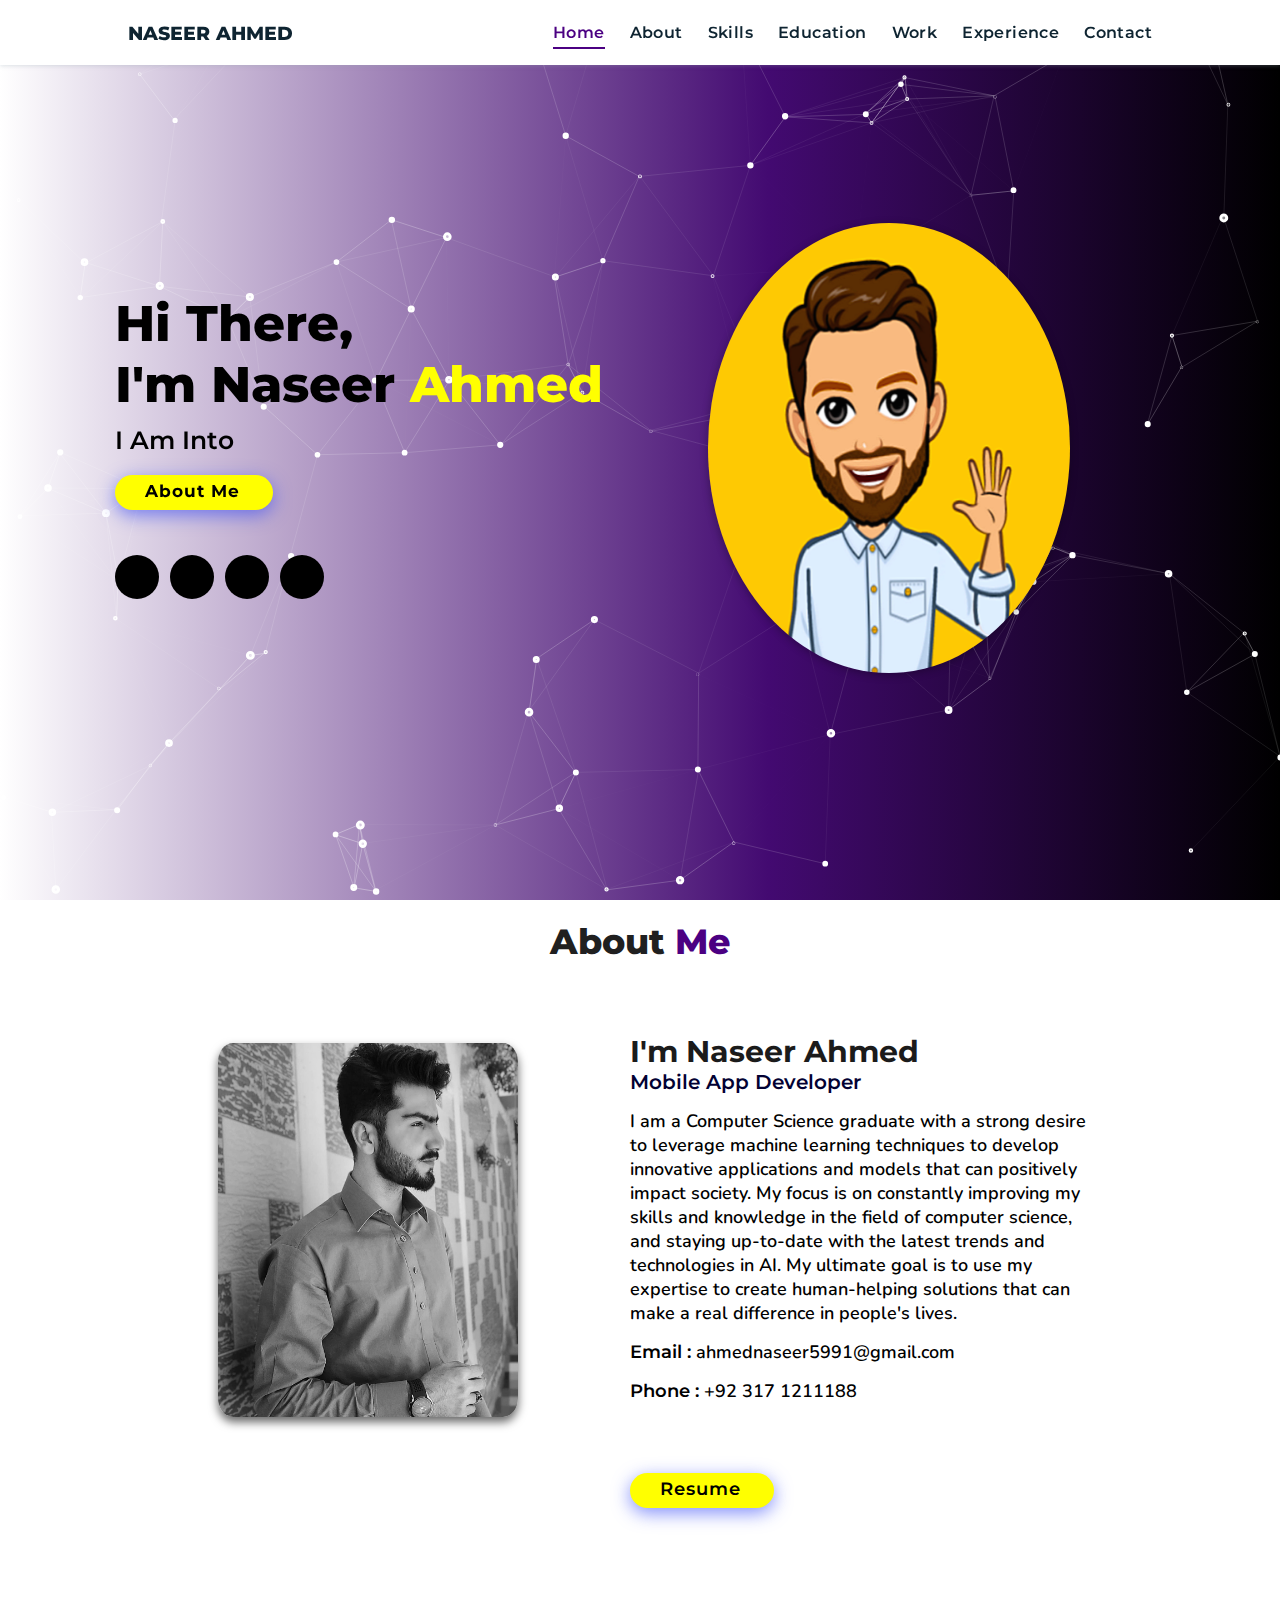
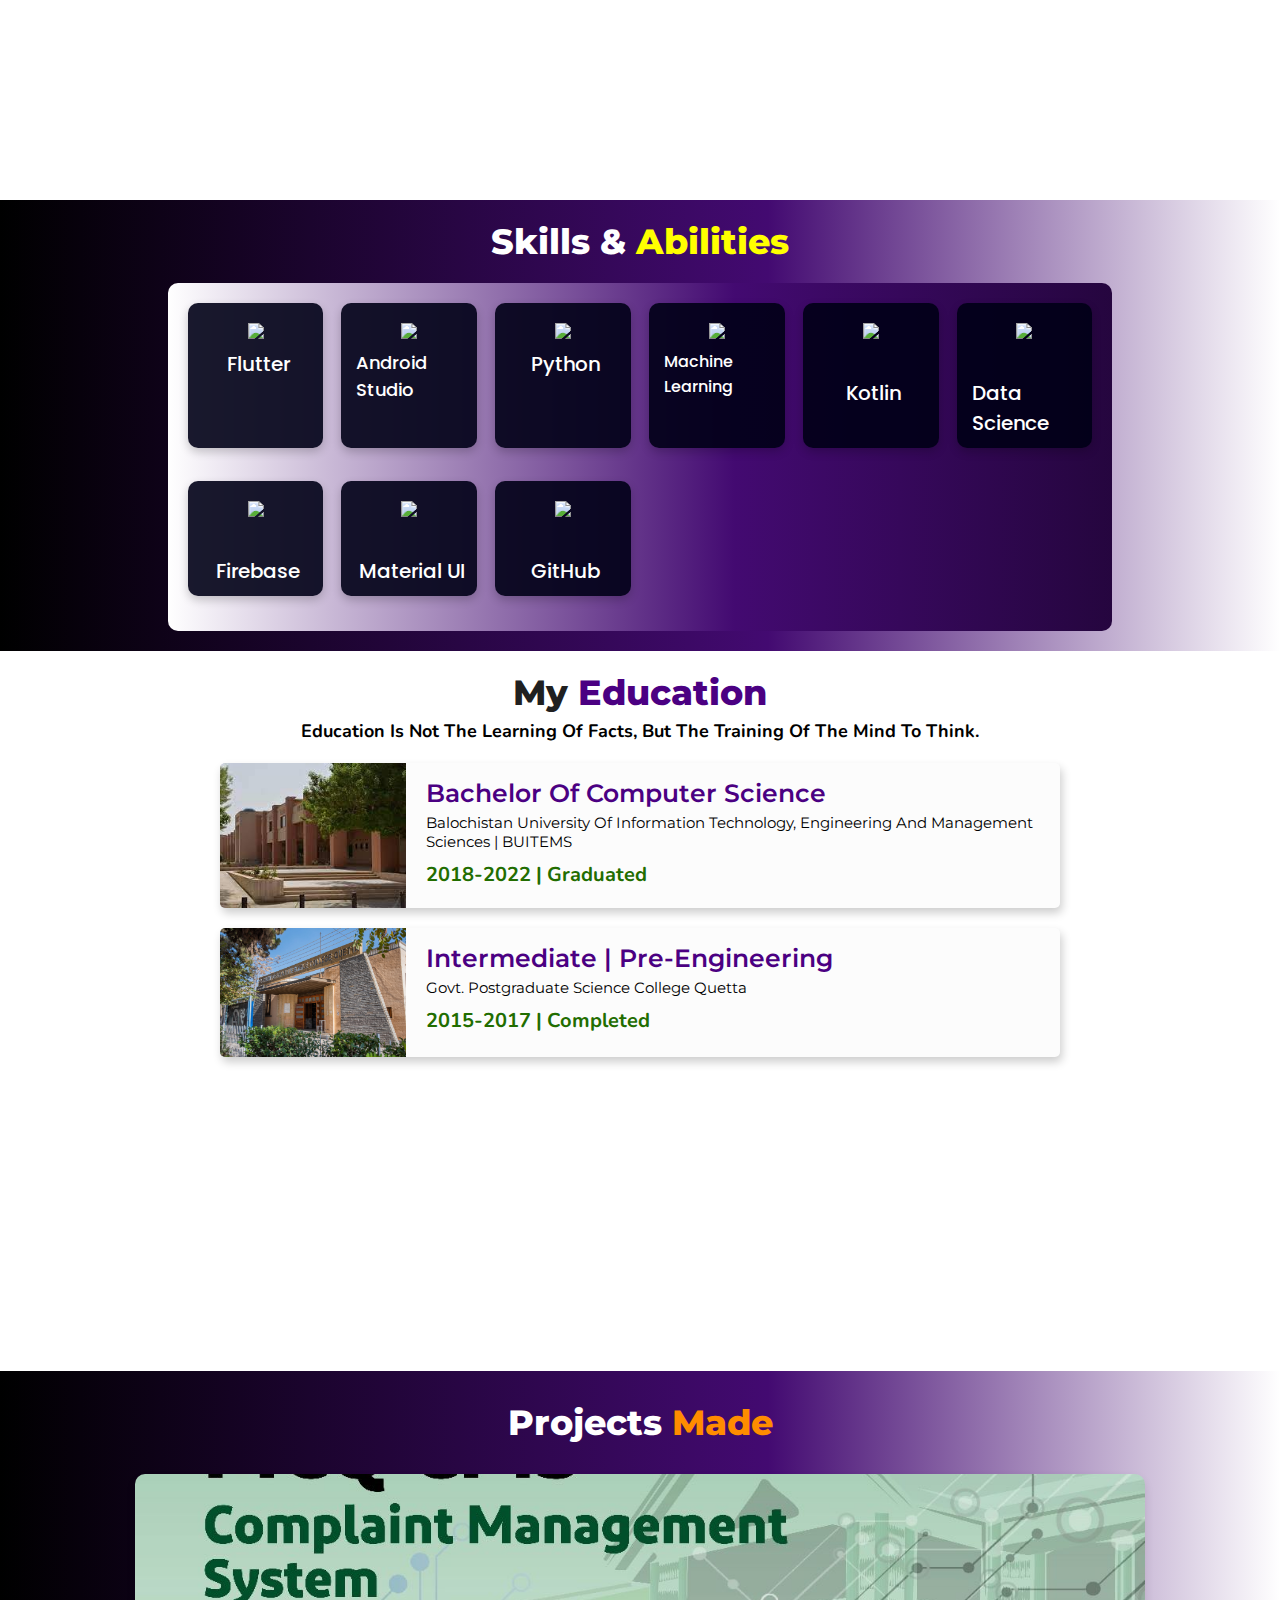
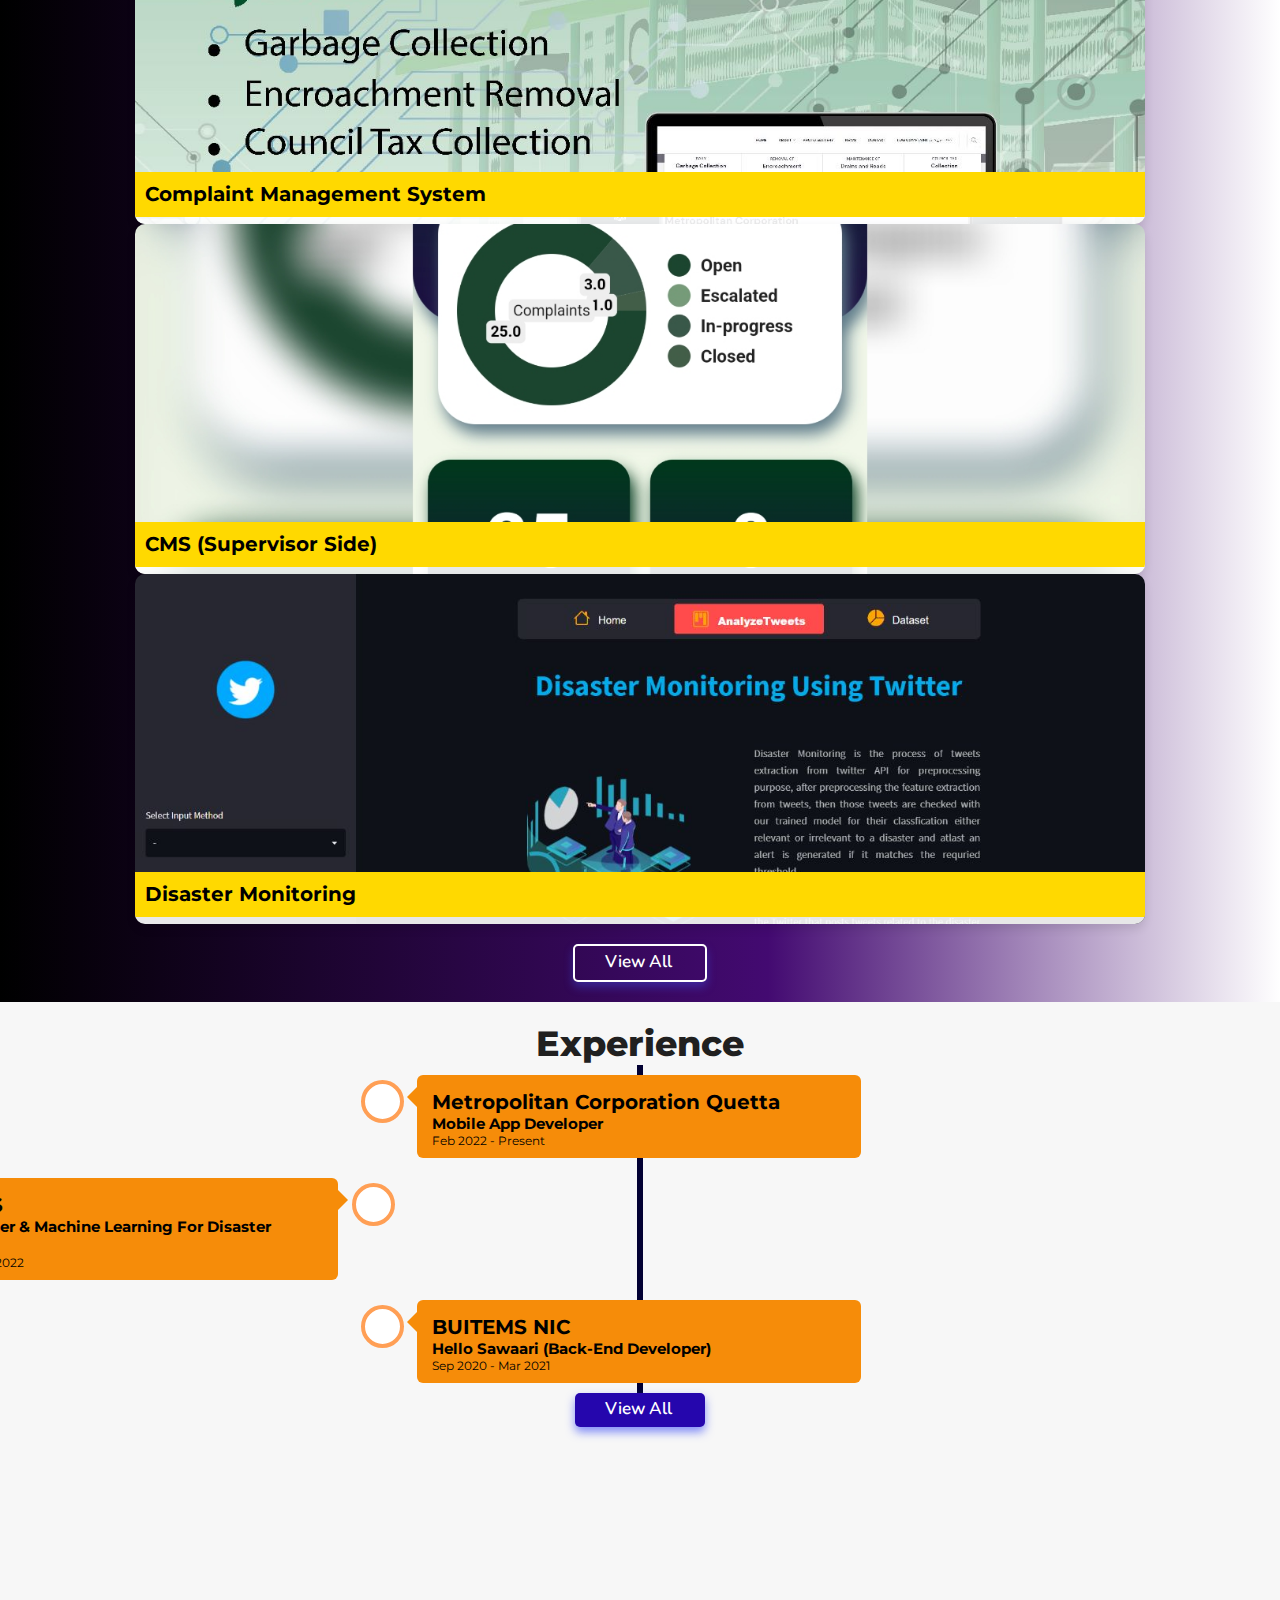
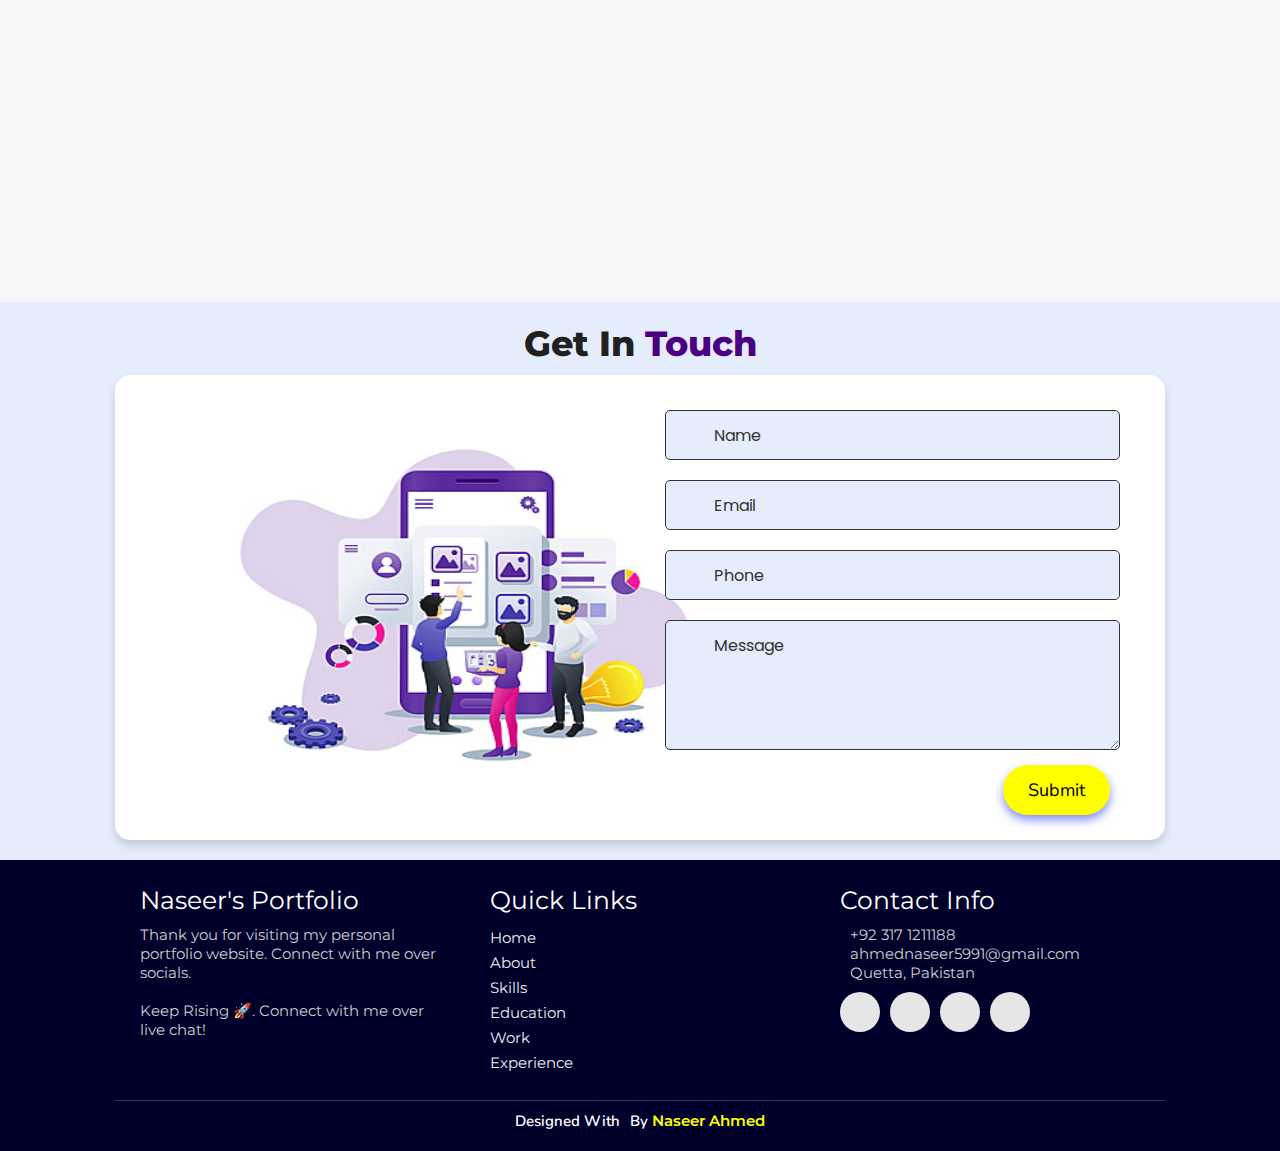
==== index.html @ b03b53c7 "first commit" ====
<!DOCTYPE html>
<html lang="en">
<head>
    <meta charset="UTF-8">
    <meta http-equiv="X-UA-Compatible" content="IE=edge">
    <meta name="viewport" content="width=device-width, initial-scale=1.0">
    <meta name="keywords" content="full stack dev, personal portfolio lifecodes, portfolio design, portfolio website, personal portfolio" />
    <meta name="description" content="Welcome to Umair's Portfolio. Full-Stack Web Developer" />
    <!-- Custom CSS -->
    <link rel="stylesheet" href="./assets/css/style.css">
    <link rel="preconnect" href="https://fonts.googleapis.com">
    <link rel="preconnect" href="https://fonts.gstatic.com" crossorigin>
    <link href="https://fonts.googleapis.com/css2?family=Montserrat:wght@500&display=swap" rel="stylesheet">
    <!-- Font Awesome -->
    <link rel="stylesheet" href="https://cdnjs.cloudflare.com/ajax/libs/font-awesome/5.15.3/css/all.min.css" integrity="sha512-iBBXm8fW90+nuLcSKlbmrPcLa0OT92xO1BIsZ+ywDWZCvqsWgccV3gFoRBv0z+8dLJgyAHIhR35VZc2oM/gI1w==" crossorigin="anonymous" referrerpolicy="no-referrer" />
    <link rel="stylesheet" href="https://cdnjs.cloudflare.com/ajax/libs/font-awesome/6.4.0/css/all.min.css" integrity="sha512-iecdLmaskl7CVkqkXNQ/ZH/XLlvWZOJyj7Yy7tcenmpD1ypASozpmT/E0iPtmFIB46ZmdtAc9eNBvH0H/ZpiBw==" crossorigin="anonymous" referrerpolicy="no-referrer" />
    <link href="https://cdn.jsdelivr.net/npm/bootstrap@5.3.0/dist/css/bootstrap.min.css" rel="stylesheet" integrity="sha384-9ndCyUaIbzAi2FUVXJi0CjmCapSmO7SnpJef0486qhLnuZ2cdeRhO02iuK6FUUVM" crossorigin="anonymous">
    <!-- Favicon -->
    <link id='favicon' rel="shortcut icon" href="./assets/images/favicon.png" type="image/x-png">
    <style>
        h1,h2,h3,h4,h5,h6,span,p,a{
            font-family: Montserrat;
        }
    </style>
    <title>Portfolio | Naseer's</title>
</head>
<body oncontextmenu="return false">

<!-- pre loader -->
<!-- <div class="loader-container">
  <img draggable="false" src="./assets/images/preloader.gif" alt="">
</div> -->

<!-- navbar starts -->
<header>
    <a href="/myPortfolio2/index.html" class="logo"><i class="fa-brands fa-artstation"></i> NASEER AHMED</a>
    <div id="menu" class="fas fa-bars"></div>
    <nav class="navbar">
        <ul>
        <li><a class="active" href="#home">Home</a></li>
        <li><a href="#about">About</a></li>
        <li><a href="#skills">Skills</a></li>
        <li><a href="#education">Education</a></li>
        <li><a href="#work">Work</a></li>
        <li><a href="#experience">Experience</a></li>
        <li><a href="#contact">Contact</a></li>
        </ul>
    </nav>
</header>
<!-- navbar ends -->


<!-- hero section starts -->
<section class="home" id="home">
    <div id="particles-js"></div>

    <div class="content">
    <h2 style="color: black">Hi There,<br/> I'm Naseer<span> Ahmed</span></h2>
    <p style="color: black">i am into <span class="typing-text"></span></p>
    <a href="#about" class="btn"><span>About Me</span>
      <i class="fas fa-arrow-circle-down"></i>
    </a>
    <div class="socials">
        <ul class="social-icons">
          <li><a class="linkedin" aria-label="LinkedIn" href="https://www.linkedin.com/in/naseer-ahmed-a157a3187/" target="_blank"><i class="fab fa-linkedin"></i></a></li>
          <li><a class="github" aria-label="GitHub" href="https://github.com/naseerahmed599" target="_blank"><i class="fab fa-github"></i></a></li>
          <li><a class="tiwtter" aria-label="Twitter" href="https://twitter.com/Naseer_ahmed" target="_blank"><i class="fab fa-twitter"></i></a></li>
          <li><a class="gmail" aria-label="gmail" href="mailto:ahmednaseer5991@gmail.com"><i class="fab fa-google" target="_blank"></i></a></li>
        </ul>
      </div>
    </div>
<div class="image">
    <img draggable="false" class="tilt" src="./assets/images/hero.png" alt="">
</div>
</section>
<!-- hero section ends -->
<!-- about section starts -->
<section class="about" id="about">
    <h2 class="heading"><i class="fas fa-user-alt" style="font-size:30px"></i> About <span style="color: indigo">Me</span></h2>
    
    <div class="row">

    <div class="image">
        <img draggable="false" class="tilt" src="./assets/images/pic1.jpg" alt="">
    </div>
    <div class="content">
        <h3 style="font-size: 30px;">I'm Naseer Ahmed</h3>
        <span class="tag" style="font-size: 20px">Mobile App Developer</span>
        
        <p style="font-size: 18px">I am a Computer Science graduate with a strong desire to leverage machine learning techniques to develop innovative applications and models that can positively impact society. My focus is on constantly improving my skills and knowledge in the field of computer science, and staying up-to-date with the latest trends and technologies in AI. My ultimate goal is to use my expertise to create human-helping solutions that can make a real difference in people's lives. </p>
        
        <div class="box-container">
            <!-- <div class="box">
              <p><span> age: </span> 20</p>
              <p><span> phone : </span> +91 XXX-XXX-XXXX</p>
            </div> -->
            <div class="box">
              <p style="font-size: 18px"><span style="color: black"> email : </span> ahmednaseer5991@gmail.com</p>
              <p style="font-size: 18px"><span style="color: black"> Phone : </span> +92 317 1211188</p>
            </div>
        </div>
        
        <div class="resumebtn">
            <a href="https://drive.google.com/file/d/1er9jAn1H-9LE3BiX3D8DKVQeXE4Y8VeD/view?usp=sharing" target="_blank" class="btn"><span>Resume</span>
                <i class="fas fa-chevron-right"></i>
            </a>
        </div>

    </div>
    </div>
</section>
<!-- about section ends -->

<!-- skills section starts -->
<section class="skills" id="skills">
    <h2 class="heading"><i class="fas fa-laptop-code"></i> Skills & <span>Abilities</span></h2>
    <div class="container">
        <div class="row" id="skillsContainer">
            <div class="bar">
                <div class="info">
                    <img src="./assets/images/skills/flutter.png"/>
                    <span>Flutter</span>
                </div>
            </div>
            <div class="bar">
                <div class="info">
                    <img src="https://img.icons8.com/fluency/48/000000/android-os.png"/>
                    <span style="font-size: 18px">Android Studio</span>
                </div>
            </div>
            <div class="bar">
                <div class="info">
                    <img src="https://img.icons8.com/color/48/000000/python--v1.png"/>
                    <span>Python</span>
                </div>
            </div>
            <div class="bar">
                <div class="info">
                    <img src="./assets/images/skills/machine.png"/>
                    <span style="font-size: 16px">Machine Learning</span>
                </div>
            </div>
            <div class="bar">
                <div class="info">
                    <img src="https://img.icons8.com/color/48/000000/kotlin.png" height="45"/>
                    <span>Kotlin</span>
                </div>
            </div>
            <div class="bar">
                <div class="info">
                    <img src="./assets/images/skills/dataScience.png" height="45"/>
                    <span>Data Science</span>
                </div>
            </div>
            <div class="bar">
                <div class="info">
                    <img src="https://img.icons8.com/color/48/000000/firebase.png" height="45"/>
                    <span>Firebase</span>
                </div>
            </div>
            <div class="bar">
                <div class="info">
                    <img src="https://img.icons8.com/color/48/000000/material-ui.png" height="45"/>
                    <span>Material UI</span>
                </div>
            </div>
            <div class="bar">
                <div class="info">
                    <img src="https://img.icons8.com/glyph-neue/48/ffffff/github.png" height="45"/>
                    <span>GitHub</span>
                </div>
            </div>
        </div>
    </div>
</section>
<!-- skills section ends -->

<!-- education section starts -->
<section class="education" id="education">
  <h1 class="heading" ><i class="fas fa-graduation-cap"></i> My <span style="color: indigo">Education</span></h1>

    <p class="qoute" style="font-size: 18px; font-weight: bold">Education is not the learning of facts, but the training of the mind to think.</p>

    <div class="box-container">

    <div class="box">
        <div class="image">
        <img draggable="false" src="./assets/images/educat/buitems.png" alt="">
        </div>
        <div class="content">
        <h3 style="color: indigo">Bachelor of Computer Science</h3>
        <p>Balochistan University of Information Technology, Engineering and Management Sciences | BUITEMS</p>
        <h4>2018-2022 | Graduated</h4>
        </div>
    </div>

    <div class="box">
      <div class="image">
      <img draggable="false" src="./assets/images/educat/science.jpg" alt="">
      </div>
      <div class="content">
      <h3 style="color: indigo">Intermediate | Pre-Engineering</h3>
      <p>Govt. Postgraduate Science College Quetta</p>
      <h4>2015-2017 | Completed</h4>
      </div>
    </div>

</div>
</section>
<!-- education section ends -->

<!-- work project section starts -->
<section class="work" id="work">
  <h2 class="heading"><i class="fas fa-laptop-code"></i> Projects <span style="color: darkorange">Made</span></h2>
  <div class="box-container row">
      <div class="col-md-6">
          <div class="box tilt">
              <img draggable="true" src="./assets/images/projects/project4.jpeg" alt="" height="20" style="width: 100%;"/>
              <div class="content">
                  <div class="tag">
                      <h3>Complaint Management System </h3>
                  </div>
                  <div class="desc">
                      <p>CMS (Complaint Management System) for Metropolitan Corporation Quetta is a cutting-edge platform designed to efficiently handle and resolve citizen complaints. By streamlining the process, it ensures prompt and effective response, enhancing overall governance and citizen satisfaction.</p>
                      <div class="btns">
                          <a href="#" class="btn" target="_blank"><i class="fas fa-eye"></i> View</a>
                          <a href="https://github.com/naseerahmed599" class="btn" target="_blank">Code <i class="fas fa-code"></i></a>
                      </div>
                  </div>
              </div>
          </div>
      </div>
      <div class="col-md-6">
          <div class="box tilt">
              <img draggable="true" src="./assets/images/projects/proect5.jpg" alt="" height="20" style="width: 100%;"/>
              <div class="content">
                  <div class="tag">
                      <h3>CMS (Supervisor Side)</h3>
                  </div>
                  <div class="desc">
                      <p>CMS empowers supervisors with powerful tools to effectively manage and monitor citizen complaints. With comprehensive reporting, real-time updates, and intuitive interfaces, supervisors can effortlessly track progress, allocate resources, and ensure timely resolution, promoting transparency and accountability in complaint handling.</p>
                      <div class="btns">
                          <a href="#" class="btn" target="_blank"><i class="fas fa-eye"></i> View</a>
                          <a href="https://github.com/naseerahmed599" class="btn" target="_blank">Code <i class="fas fa-code"></i></a>
                      </div>
                  </div>
              </div>
          </div>
      </div>
      <div class="col-md-6 mt-4">
          <div class="box tilt">
              <img draggable="true" src="./assets/images/projects/project2.jpeg" alt="" height="20" style="width: 100%;"/>
              <div class="content">
                  <div class="tag">
                      <h3>Disaster Monitoring</h3>
                  </div>
                  <div class="desc">
                      <p>I conducted a project using Twitter data and machine learning to monitor disasters. This involved data collection, preprocessing, and training classifiers to identify and classify relevant information. The best-performing model was then integrated into a web application, providing users with real-time and accurate disaster updates.</p>
                      <div class="btns">
                          <a href="#" class="btn" target="_blank"><i class="fas fa-eye"></i> View</a>
                          <a href="https://github.com/naseerahmed599" class="btn" target="_blank">Code <i class="fas fa-code"></i></a>
                      </div>
                  </div>
              </div>
          </div>
      </div>
  </div>

<div class="viewall">
  <a href="projects/index.html" class="btn"><span>View All</span>
    <i class="fas fa-arrow-right"></i>
</a>
</div>

</section>
<!-- work project section ends -->

<!-- experience section starts -->
<section class="experience" id="experience">

  <h2 class="heading"><i class="fas fa-briefcase"></i> Experience </h2>

  <div class="timeline">

    <div class="container right">
      <div class="content">
        <div class="tag">
          <h2 style="font-weight: bold">Metropolitan Corporation Quetta</h2>
        </div>
        <div class="desc">
            <h3 style="font-weight: bold">Mobile App Developer</h3>
            <p>Feb 2022 - present</p>
        </div>
      </div>
    </div>

    <div class="container left">
      <div class="content">
        <div class="tag">
          <h2 style="font-weight: bold">BUITEMS</h2>
        </div>
        <div class="desc">
            <h3 style="font-weight: bold">Using Twitter & Machine Learning for Disaster Monitoring</h3>
            <p>Sep 2021 - Jun 2022</p>
        </div>
      </div>
    </div>

    <div class="container right">
      <div class="content">
        <div class="tag">
          <h2 style="font-weight: bold">BUITEMS NIC</h2>
        </div>
        <div class="desc">
            <h3 style="font-weight: bold">Hello Sawaari (Back-end Developer)</h3>
            <p>Sep 2020 - Mar 2021</p>
        </div>
      </div>
    </div>
  <div class="morebtn">
    <a href="experience/index.html" class="btn"><span>View All</span>
      <i class="fas fa-arrow-right"></i>
  </a>
  </div>

</div>

</section>
<!-- experience section ends -->

<!-- contact section starts -->
<section class="contact" id="contact">
  <h2 class="heading"><i class="fas fa-headset"></i> Get in <span style="color: indigo">Touch</span></h2>
  <div class="container">
    <div class="content">
      <div class="image-box">
        <img draggable="false" src="./assets/images/android.jpg" alt="" style="width: 100%; margin-left: 60px">
      </div>
    <form id="contact-form">
      
      <div class="form-group">
        <div class="field">
          <input type="text" name="name" placeholder="Name" required>
          <i class='fas fa-user'></i>
        </div>
        <div class="field">
          <input type="text" name="email" placeholder="Email" required>
          <i class='fas fa-envelope'></i>
        </div>
        <div class="field">
          <input type="text" name="phone" placeholder="Phone">
          <i class='fas fa-phone-alt'></i>
        </div>
        <div class="message">
        <textarea placeholder="Message" name="message" required></textarea>
        <i class="fas fa-comment-dots"></i>
        </div>
        </div>
      <div class="button-area">
        <button type="submit">
          Submit <i class="fa fa-paper-plane"></i></button>
      </div>
    </form>
  </div>
  </div>
</section>
<!-- contact section ends -->
<!-- footer section starts -->
<section class="footer">

    <div class="box-container">

        <div class="box">
            <h3>Naseer's Portfolio</h3>
            <p>Thank you for visiting my personal portfolio website. Connect with me over socials. <br/> <br/> Keep Rising 🚀. Connect with me over live chat!</p>
        </div>

        <div class="box">
            <h3>quick links</h3>
            <a href="#home" style="text-decoration: none"><i class="fas fa-chevron-circle-right"></i> home</a>
            <a href="#about" style="text-decoration: none"><i class="fas fa-chevron-circle-right"></i> about</a>
            <a href="#skills" style="text-decoration: none"><i class="fas fa-chevron-circle-right"></i> skills</a>
            <a href="#education" style="text-decoration: none"><i class="fas fa-chevron-circle-right"></i> education</a>
            <a href="#work" style="text-decoration: none"><i class="fas fa-chevron-circle-right"></i> work</a>
            <a href="#experience" style="text-decoration: none"><i class="fas fa-chevron-circle-right"></i> experience</a>
        </div>

        <div class="box">
            <h3>contact info</h3>
            <p> <i class="fas fa-phone" style="color: yellow"></i>+92 317 1211188</p>
            <p> <i class="fas fa-envelope" style="color: yellow"></i>ahmednaseer5991@gmail.com</p>
            <p> <i class="fas fa-map-marked-alt" style="color: yellow"></i>Quetta, Pakistan</p>
            <div class="share">

                <a href="https://www.linkedin.com/in/naseer-ahmed-a157a3187/" class="fab fa-linkedin" target="_blank"></a>
                <a href="https://github.com/naseerahmed599" class="fab fa-github" target="_blank"></a>
                <a href="mailto:ahmednaseer5991@gmail.com" class="fas fa-envelope" target="_blank"></a>
                <a href="https://twitter.com/Naseer_ahmed__" class="fab fa-twitter" target="_blank"></a>
            </div>
        </div>
    </div>

    <h1 class="credit">Designed with <i class="fa fa-heart pulse"></i> by <a href="https://www.linkedin.com/in/naseer-ahmed-a157a3187/" style="text-decoration: none; color: yellow"> Naseer Ahmed</a></h1>
</section>
<!-- footer section ends -->
<!-- scroll top btn -->
<a href="#home" aria-label="ScrollTop" class="fas fa-angle-up" id="scroll-top"></a>
<!-- scroll back to top -->
<!-- ==== ALL MAJOR JAVASCRIPT CDNS STARTS ==== -->
<!-- jquery cdn -->
<script src="https://cdnjs.cloudflare.com/ajax/libs/jquery/3.6.0/jquery.min.js" integrity="sha512-894YE6QWD5I59HgZOGReFYm4dnWc1Qt5NtvYSaNcOP+u1T9qYdvdihz0PPSiiqn/+/3e7Jo4EaG7TubfWGUrMQ==" crossorigin="anonymous" referrerpolicy="no-referrer"></script>

<!-- typed.js cdn -->
<script src="https://cdnjs.cloudflare.com/ajax/libs/typed.js/2.0.5/typed.min.js" integrity="sha512-1KbKusm/hAtkX5FScVR5G36wodIMnVd/aP04af06iyQTkD17szAMGNmxfNH+tEuFp3Og/P5G32L1qEC47CZbUQ==" crossorigin="anonymous" referrerpolicy="no-referrer"></script>

<!-- particle.js links -->
<script src="./assets/js/particles.min.js"></script>
<script src="./assets/js/app.js"></script>
<script src="https://cdn.jsdelivr.net/npm/bootstrap@5.3.0/dist/js/bootstrap.bundle.min.js" integrity="sha384-geWF76RCwLtnZ8qwWowPQNguL3RmwHVBC9FhGdlKrxdiJJigb/j/68SIy3Te4Bkz" crossorigin="anonymous"></script>

<!-- vanilla tilt.js links -->
<script src="https://cdnjs.cloudflare.com/ajax/libs/vanilla-tilt/1.7.0/vanilla-tilt.min.js" integrity="sha512-SttpKhJqONuBVxbRcuH0wezjuX+BoFoli0yPsnrAADcHsQMW8rkR84ItFHGIkPvhnlRnE2FaifDOUw+EltbuHg==" crossorigin="anonymous" referrerpolicy="no-referrer"></script>

<!-- scroll reveal anim -->
<script src="https://unpkg.com/scrollreveal"></script>

<script type="text/javascript" src="https://cdn.jsdelivr.net/npm/emailjs-com@3/dist/email.min.js" ></script>

<!-- ==== ALL MAJOR JAVASCRIPT CDNS ENDS ==== -->

<script src="./assets/js/script.js"></script>

</body>
</html>
---- assets/css/style.css ----
@import url("https://fonts.googleapis.com/css2?family=Poppins:wght@400;600;700&display=swap");
@import url("https://fonts.googleapis.com/css2?family=Nunito:ital,wght@0,300;0,400;0,600;0,700;1,300;1,400&display=swap");

* {
  margin: 0;
  padding: 0;
  box-sizing: border-box;
  text-decoration: none;
  outline: none;
  border: none;
  text-transform: capitalize;
  transition: all 0.2s linear;
}
html {
  font-size: 62.5%;
  overflow-x: hidden;
  scroll-behavior: smooth;
}
body {
  background: #f7f7f7;
  font-family: "Poppins", sans-serif;
}

*::selection {
  background: #2b3dda;
  color: #fff;
}

html {
  font-size: 62.5%;
  overflow-x: hidden;
}
html::-webkit-scrollbar {
  width: 0.8rem;
}
html::-webkit-scrollbar-track {
  background: rgb(235, 202, 245);
}
html::-webkit-scrollbar-thumb {
  background: #420177;
}

/* pre loader start */
.loader-container {
  position: fixed;
  top: 0;
  left: 0;
  z-index: 10000;
  background: #e6eff1;
  display: flex;
  align-items: center;
  justify-content: center;
  height: 100%;
  width: 100%;
}
.loader-container.fade-out {
  top: -120%;
}
/* pre loader end */

/* navbar starts */
header {
  position: fixed;
  top: 0;
  left: 0;
  right: 0;
  z-index: 1000;
  display: flex;
  align-items: center;
  justify-content: space-between;
  padding: 1.7rem 10%;
  height: 6.5rem;
  background-color: #fff;
  box-shadow: 0 1px 4px rgba(146, 161, 176, 0.3);
}
section {
  min-height: 100vh;
  padding: 2rem 9%;
}
.heading {
  font-size: 3.5rem;
  color: rgb(32, 32, 32);
  font-weight: 800;
  text-align: center;
}
.heading span {
  color: yellow;
}
header .logo {
  font-size: 1.9rem;
  font-weight: 800;
  text-decoration: none;
  color: #0e2431;
}
header .logo i {
  font-size: 2.2rem;
}
header .logo:hover {
  color: indigo;
}
header .navbar ul {
  list-style: none;
  display: flex;
  justify-content: center;
  align-items: center;
}
header .navbar li {
  margin-left: 2.5rem;
}
header .navbar ul li a {
  font-size: 1.57rem;
  color: #0e2431;
  font-weight: 600;
  text-decoration: none;
  letter-spacing: 0.04rem;
  transition: 0.2s;
}
header .navbar ul li a.active,
header .navbar ul li a:hover {
  color: indigo;
  border-bottom: 0.2rem solid indigo;
  padding: 0.5rem 0;
}
/* navbar ends */

/* hamburger icon starts*/
#menu {
  font-size: 3rem;
  cursor: pointer;
  color: rgb(24, 2, 63);
  display: none;
}
@media (max-width: 768px) {
  #menu {
    display: block;
  }
  header .navbar {
    position: fixed;
    top: 6.5rem;
    right: -120%;
    width: 75%;
    height: 100%;
    text-align: left;
    align-items: flex-start;
    background-color: #0e0f31;
  }
  header .navbar ul {
    flex-flow: column;
    padding: 1rem;
  }
  header .navbar ul li {
    text-align: center;
    width: 100%;
    margin: 1rem 0;
    border-radius: 0.5rem;
    width: 26rem;
  }
  header .navbar ul li a {
    display: block;
    padding: 1rem;
    text-align: left;
    color: #fff;
    font-size: 2rem;
  }
  header .navbar ul li a.active,
  header .navbar ul li a:hover {
    padding: 1rem;
    color: #fff;
    border-radius: 0.5rem;
    border-bottom: 0.5rem solid #011aff;
  }
  .fa-times {
    transform: rotate(180deg);
  }
  header .navbar.nav-toggle {
    right: 0;
  }
}
/* hamburger icon ends */

/* hero section starts*/
.home {
  position: relative;
  display: flex;
  flex-wrap: wrap;
  gap: 1.5rem;
  min-height: 100vh;
  align-items: center;
}
.home #particles-js {
  position: absolute;
  top: 0;
  left: 0;
  height: 100%;
  width: 100%;
  background: rgb(0,0,0);
  background: linear-gradient(90deg, rgba(255,255,255,1) 0%, rgba(67,10,113,1) 60%, rgba(0,0,0,1) 100%);
}
.home::before {
  content: "";
  position: absolute;
  top: 0;
  left: 0;
  height: 100%;
  width: 100%;
}
.home .content {
  flex: 1 1 40rem;
  padding-top: 1rem;
  z-index: 1;
}
.home .image {
  flex: 1 1 40rem;
  z-index: 1;
}
.home .image img {
  width: 70%;
  height: 450px;
  margin-left: 6rem;
  border-radius: 50%;
  box-shadow: 0 2px 8px rgba(0, 0, 0, 0.3);
  cursor: pointer;

}
.home .image img:hover {
  box-shadow: 0 5px 15px rgba(0, 0, 0, 0.5);
}
.home .content h2 {
  font-size: 5rem;
  font-weight: 800;
  color: floralwhite;
}
.home .content h2 span {
  font-size: 5rem;
  font-weight: 800;
  color: yellow;
}
.home .content p {
  font-size: 2.5rem;
  color: floralwhite;
  font-weight: 600;
  padding: 1rem 0;
}
.home .content p span {
  font-size: 2.5rem;
  color: yellow;
  font-weight: 600;
  padding: 1rem 0;
}
.home .btn {
  margin-top: 1rem;
  position: absolute;
  line-height: 0;
  padding: 1.6rem 3rem;
  border-radius: 4em;
  transition: 0.5s;
  color: black;
  background: yellow;
  box-shadow: 0px 5px 18px rgba(48, 68, 247, 0.6);
  font-family: "Nunito", sans-serif;
}
.home .btn span {
  font-weight: 700;
  font-size: 1.7rem;
  letter-spacing: 0.1rem;
}
.home .btn i {
  margin-left: 0.3rem;
  font-size: 1.5rem;
  transition: 0.3s;
}
.home .btn:hover {
  background: indigo;
  color: white;
}
.home .btn:hover i {
  transform: translateX(5px);
}
/* social icons start */
.socials {
  position: relative;
  margin-top: 9rem;
}
.socials .social-icons {
  padding-left: 0;
  margin-bottom: 0;
  list-style: none;
}
.socials .social-icons li {
  display: inline-block;
  margin-bottom: 14px;
}
.social-icons a {
  font-size: 2rem;
  display: inline-block;
  line-height: 44px;
  color: yellow;
  background-color: black;
  width: 44px;
  height: 44px;
  text-align: center;
  margin-right: 8px;
  border-radius: 100%;
  -webkit-transition: all 0.2s linear;
  -o-transition: all 0.2s linear;
  transition: all 0.2s linear;
}
.social-icons a:active,
.social-icons a:focus,
.social-icons a:hover {
  color: #fff;
  background-color: indigo;
}
.social-icons a.github:hover {
  color: #fff;
  background-color: indigo;
}
.social-icons a.twitter:hover {
  color: #fff;
  background-color: indigo;
}
.social-icons a.linkedin:hover {
  color: #fff;
  background-color: indigo;
}
.social-icons a.dev:hover {
  color: #fff;
  background-color: indigo;
}
.social-icons a.instagram:hover {
  color: #fff;
  background-color: indigo;
}
/* social icons end */

/* hero media queries starts*/
@media (max-width: 450px) {
  .home .btn {
    margin: 4rem 0;
  }
  .socials {
    margin-top: 12rem;
  }
  .home .image img {
    margin-top: -12rem;
  }
  .home .content p {
    font-size: 2.2rem;
  }
  .home .content p span {
    font-size: 2.2rem;
  }
}
/* hero media queries ends*/
/* hero section end */

/* about section starts */
.about {
  background: rgb(255, 255, 255);
}
.about .row {
  display: flex;
  flex-direction: row;
  gap: 2rem;
  flex-wrap: wrap;
  padding: 4rem;
}
.about .row .image {
  text-align: center;
  flex: 1 1 35rem;
}
.about .row .image img {
  margin: 4rem;
  width: 30rem;
  height: auto;
  border-radius: 5%;
  box-shadow: 0 5px 10px rgba(0, 0, 0, 0.6);
  mix-blend-mode: luminosity;
  transition: 0.3s;
  cursor: pointer;
}
.about .row .image img:hover {
  mix-blend-mode: normal;
}
.about .row .content {
  flex: 1 1 45rem;
  padding: 3rem;
}
.about .row .content h3 {
  color: rgb(27, 27, 27);
  font-size: 2.5rem;
}
.about .row .content .tag {
  font-size: 1.4rem;
  color: #020133;
  font-weight: 600;
  margin-top: 1rem;
}
.about .row .content p {
  font-size: 1.5rem;
  margin-top: 1.5rem;
  font-family: "Nunito";
  font-weight: 600;
  text-transform: none;
}
.about .row .content .box-container {
  display: flex;
  flex-wrap: wrap;
  gap: 1.5rem;
  font-family: "Nunito";
  font-weight: 600;
}
.about .row .content .box-container .box p {
  text-transform: none;
}
.about .row .content .box-container .box p span {
  color: #011aff;
}
.resumebtn {
  margin-top: 6rem;
}
.resumebtn .btn {
  margin-top: 1rem;
  position: absolute;
  line-height: 0;
  padding: 1.6rem 3rem;
  border-radius: 4em;
  transition: 0.5s;
  color: black;
  background: yellow;
  box-shadow: 0px 5px 18px rgba(48, 68, 247, 0.6);
  font-family: "Nunito", sans-serif;
}
.resumebtn .btn span {
  font-weight: 600;
  font-size: 1.8rem;
  letter-spacing: 0.1rem;
}
.resumebtn .btn i {
  margin-left: 0.3rem;
  font-size: 1.2rem;
  transition: 0.3s;
}
.resumebtn .btn:hover {
  background: indigo;
  color: white;
}
.resumebtn .btn:hover i {
  transform: translateX(5px);
}
/* about media queries starts*/
@media screen and (max-width: 600px) {
  .about .row .image {
    margin-top: 2rem;
  }
  .about .row .image img {
    margin: 0 auto;
    width: 80%;
    mix-blend-mode: normal;
  }
  .about .row {
    padding: 0.5rem;
    margin-bottom: 7rem;
  }
  .about .row .content {
    padding: 1rem;
  }
  .about .row .content .box-container {
    gap: 0;
  }
}
/* about media queries ends*/
/* about section ends */

/* skills section starts */
.skills {
  min-height: 50vh;
  background: rgb(0,0,0);
  background: linear-gradient(90deg, rgba(0,0,0,1) 0%, rgba(67,10,113,1) 60%, rgba(255,255,255,1) 100%);

}
.skills h2 {
  color: #fff;
}
.skills .heading span {
  color: yellow;
}
.skills .container {
  background: rgb(191,188,255);
  background: linear-gradient(90deg, rgba(255,255,255,1) 0%, rgba(67,10,113,1) 60%, rgba(0,0,0,1) 150%);

  color: #fff;
  border-radius: 1rem;
  padding: 2rem;
  width: 90%;
  margin: auto;
  margin-top: 2rem;
}
.skills .container .row {
  display: grid;
  grid-template-columns: repeat(6, 1fr);
  flex-wrap: wrap;
  gap: 1.8rem;
}
.skills .container .bar {
  margin-bottom: 15px;
  padding: 10px;
  border-radius: 1rem;
  box-shadow: 0 4px 10px rgba(0, 0, 0, 0.2);
  background: rgba(0, 0, 22, 0.9);
  transition: 0.2s;
}
.skills .container .bar:hover {
  box-shadow: 0 8px 10px rgba(0, 2, 68, 0.8) !important;
  background-color: rgba(0, 0, 0, 0.9) !important;
}
.skills .container .bar .info {
  display: flex;
  flex-direction: column;
  align-items: center;
  gap: 1rem;
  margin-top: 1rem;
}
.skills .container .bar .info i {
  font-size: 4rem;
}
.skills .container .bar .info span {
  font-size: 2rem;
  font-weight: 500;
  font-family: "Poppins";
  margin-left: 0.5rem;
}
/* skills media queries starts*/
@media screen and (max-width: 600px) {
  .skills .container {
    padding: 0;
    margin: 0;
  }
  .skills .container .row {
    grid-template-columns: repeat(2, 1fr);
    margin: 1rem;
    padding: 2rem 0.2rem 2rem 0.2rem;
    gap: 1rem;
  }
  .skills .container {
    margin-top: 5px;
    width: 100%;
  }
}
/* skills media queries ends*/
/* skills section ends */

/* education section starts */
.education {
  background: #ffffff;
  min-height: 80vh;
}
.education .qoute {
  font-size: 1.5rem;
  text-align: center;
  font-family: "Nunito", sans-serif;
  font-weight: 600;
  margin-top: 0.5rem;
}
.education .box-container {
  display: flex;
  flex-wrap: wrap;
  justify-content: center;
  align-items: center;
  flex-direction: column;
}
.education .box-container .box {
  display: flex;
  flex-direction: row;
  width: 80%;
  border-radius: 0.5rem;
  box-shadow: 0.2rem 0.5rem 1rem rgba(0, 0, 0, 0.2);
  text-align: center;
  position: relative;
  margin-top: 2rem;
  overflow: hidden;
  transition: 0.3s;
  background: rgb(252, 252, 252);
}
.education .box-container .box:hover {
  transform: scale(1.03);
  box-shadow: 1rem 0.5rem 1.2rem rgba(0, 0, 0, 0.3);
}
.education .box-container .box .image {
  flex: 1 1 20rem;
  width: 100%;
}
.education .box-container .box img {
  object-fit: cover;
  position: relative;
  width: 100%;
  height: 100%;
}
.education .box-container .box .content {
  position: relative;
  display: flex;
  flex-direction: column;
  padding: 1rem;
  flex-wrap: wrap;
  flex: 1 1 70rem;
}
.education .box-container .box .content h3 {
  font-size: 2.5rem;
  color: #012970;
  padding: 0.5rem 0;
  font-weight: 600;
  text-align: left;
  margin-left: 1rem;
}
.education .box-container .box .content p {
  font-size: 1.5rem;
  margin-left: 1rem;
  text-align: left;
}
.education h4 {
  font-size: 2rem;
  color: rgb(34, 109, 0);
  text-align: left;
  margin: 1rem;
  font-family: "Nunito", sans-serif;
  font-weight: 700;
}

/* education media queries starts*/
@media screen and (max-width: 600px) {
  .education .box-container .box {
    flex-direction: column;
    width: 100%;
  }
  .education .box-container .box .image {
    width: 100%;
    height: 25rem;
  }
  .education .box-container .box img {
    width: 100%;
  }
  .education .box-container .box .content {
    position: relative;
    display: flex;
    flex-direction: column;
    padding: 1rem;
    flex-wrap: wrap;
    flex: 0;
  }
  .education .btns {
    margin-top: 2rem;
    margin-left: 1rem;
    margin-right: 1rem;
    flex-wrap: wrap;
  }
}
/* education media queries ends*/
/* education section ends */

/* work section starts */
.work {
  /* background: #010124; */
  background: rgb(0,0,0);
  background: linear-gradient(90deg, rgba(0,0,0,1) 0%, rgba(67,10,113,1) 60%, rgba(255,255,255,1) 100%);
}
.work h2 {
  color: #fff;
  padding: 1rem;
}
.work .heading span {
  color: rgb(255, 230, 0);
}
.work .box-container {
  margin: 2rem;
}
.work .box-container .box {
  border-radius: 1rem;
  box-shadow: 0 0.5rem 1rem rgba(0, 0, 0, 0.1);
  position: relative;
  overflow: hidden;
  height: 35rem;
}
.work .box-container .box img {
  height: 100%;
  width: 100%;
  object-fit: cover;
}
.work .box-container .box .content {
  height: 100%;
  width: 100%;
  position: absolute;
  top: 85%;
  left: 0;
  background: rgba(255, 255, 255, 0.9);
  display: flex;
  flex-direction: column;
}
.work .box-container .box .content .tag {
  display: flex;
  flex-direction: row;
  justify-content: space-between;
  align-items: center;
  height: 4.5rem;
  width: 100%;
  padding-left: 1rem;
  background: #ffd900;
}
.work .box-container .box .content .tag h3 {
  font-size: 2rem;
}
.work .box-container .box:hover .content {
  top: 25%;
}
.work .desc {
  margin: 2rem;
  display: flex;
  flex-direction: column;
  justify-content: center;
}
.work .desc p {
  font-size: 1.5rem;
}
.work .desc .btns {
  display: flex;
  justify-content: space-between;
  width: 100%;
  margin-top: 2rem;
}
.work .desc .btns .btn {
  line-height: 0;
  display: inline;
  padding: 1.5rem 2.5rem;
  border-radius: 0.5rem;
  font-size: 1.5rem;
  color: #fff;
  background: rgb(12, 12, 12);
  margin-right: 2rem;
}
.work .desc .btns .btn:hover {
  background: #310ae0f5;
}
.work .viewall {
  display: flex;
  justify-content: center;
}
.work .viewall .btn {
  position: relative;
  line-height: 0;
  padding: 1.6rem 3rem;
  border-radius: 0.5em;
  transition: 0.5s;
  color: rgb(255, 255, 255);
  font-weight: 700;
  border: 2px solid #fff;
  box-shadow: 0px 5px 10px rgba(65, 84, 241, 0.4);
  text-align: center;
}
.work .viewall .btn span {
  font-weight: 600;
  font-size: 1.7rem;
  font-family: "Nunito", sans-serif;
}
.work .viewall .btn i {
  margin-left: 0.3rem;
  font-size: 1.5rem;
  transition: 0.3s;
}
.work .viewall .btn:hover {
  background: #fff;
  color: #000;
}
.work .viewall .btn:hover i {
  transform: translateX(5px);
}
/* work section ends */

/* experience section starts */
.experience .timeline {
  position: relative;
  max-width: 1200px;
  margin: 0 auto;
}
.experience .timeline::after {
  content: "";
  position: absolute;
  width: 6px;
  background: #020133;
  top: 0;
  bottom: 0;
  left: 50%;
  margin-left: -3px;
  z-index: -2;
}
.experience .container {
  padding: 10px 40px;
  position: relative;
  background-color: inherit;
  width: 50%;
}
/*circles on timeline*/
.experience .container::after {
  content: "\f0b1";
  position: absolute;
  width: 35px;
  height: 35px;
  right: -17px;
  background-color: rgb(255, 255, 255);
  border: 4px solid #ff9f55;
  top: 15px;
  border-radius: 50%;
  z-index: 100;
  font-size: 1.89rem;
  text-align: center;
  font-weight: 600;
  color: #02094b;
  font-family: "Font Awesome\ 5 Free";
}
.experience .left {
  left: -25%;
}
.experience .right {
  left: 24.9%;
}
/* arrows pointing right */
.experience .left::before {
  content: " ";
  height: 0;
  position: absolute;
  top: 22px;
  width: 0;
  z-index: 1;
  right: 30px;
  border: medium solid #f68c09;
  border-width: 10px 0 10px 10px;
  border-color: transparent transparent transparent #f68c09;
}
/* arrows pointing left  */
.experience .right::before {
  content: " ";
  height: 0;
  position: absolute;
  top: 22px;
  width: 0;
  z-index: 1;
  left: 30px;
  border: medium solid #f68c09;
  border-width: 10px 10px 10px 0;
  border-color: transparent #f68c09 transparent transparent;
}
.experience .right::after {
  left: -16px;
}
.experience .content {
  background-color: #f68c09;
  position: relative;
  border-radius: 6px;
}
.experience .content .tag {
  font-size: 1.3rem;
  padding-top: 1.5rem;
  padding-left: 1.5rem;
}
.experience .content .desc {
  margin-left: 1.5rem;
  padding-bottom: 1rem;
}
.experience .content .desc h3 {
  font-size: 1.5rem;
  font-weight: 600;
}
.experience .content .desc p {
  font-size: 1.2rem;
}
/* view all button */
.morebtn {
  display: flex;
  justify-content: center;
}
.morebtn .btn {
  position: relative;
  line-height: 0;
  padding: 1.6rem 3rem;
  border-radius: 0.5em;
  transition: 0.5s;
  color: #fff;
  background: #2506ad;
  box-shadow: 0px 5px 10px rgba(48, 68, 247, 0.6);
  text-align: center;
}
.morebtn .btn span {
  font-weight: 600;
  font-size: 1.7rem;
  font-family: "Nunito", sans-serif;
}
.morebtn .btn i {
  margin-left: 0.3rem;
  font-size: 1.5rem;
  transition: 0.3s;
}
.morebtn .btn:hover {
  background: #1a047e;
}
.morebtn .btn:hover i {
  transform: translateX(5px);
}

/* Media queries - Responsive timeline on screens less than 600px wide */
@media screen and (max-width: 600px) {
  .experience {
    min-height: 80vh;
  }
  .experience .timeline {
    margin-top: 2rem;
  }
  .experience .timeline::after {
    left: 31px;
  }
  .experience .container {
    width: 100%;
    padding-left: 8rem;
    padding-right: 2rem;
  }
  .experience .container::after {
    font-size: 2.2rem;
  }
  .experience .container::before {
    left: 61px;
    border: medium solid #f68c09;
    border-width: 10px 10px 10px 0;
    border-color: transparent #f68c09 transparent transparent;
  }
  .experience .left::after {
    left: 15px;
  }
  .experience .right::after {
    left: 15px;
  }
  .experience .right {
    left: 0%;
  }
  .morebtn {
    margin-top: 3rem;
  }
}
/* experience media queries ends */
/* experience section ends */

/* contact section starts */
.contact {
  background: #e5ecfb;
  min-height: 60vh;
}
.contact .container {
  width: 100%;
  background: #fff;
  border-radius: 1.5rem;
  margin-top: 10px;
  box-shadow: 0 5px 10px rgba(0, 0, 0, 0.15);
}
.contact .container .content {
  display: flex;
  align-items: center;
  justify-content: space-between;
  padding: 2.5rem 2rem;
}
.contact .content .image-box {
  max-width: 60%;
  margin-left: 4rem;
}
.contact .content .image-box img {
  width: 100%;
  height: 40rem;
  position: relative;
}
.contact .content form {
  width: 45%;
  margin-right: 3.5rem;
}
form .form-group {
  display: flex;
  flex-direction: column;
  justify-content: center;
}
.form-group .field {
  height: 50px;
  display: flex;
  position: relative;
  margin: 1rem;
  width: 100%;
}
form i {
  position: absolute;
  top: 50%;
  left: 18px;
  color: rgb(51, 51, 51);
  font-size: 17px;
  pointer-events: none;
  transform: translateY(-50%);
}
form .field input,
form .message textarea {
  width: 100%;
  height: 100%;
  outline: none;
  padding: 0 16px 0 48px;
  font-size: 16px;
  font-family: "Poppins", sans-serif;
  border-radius: 5px;
  border: 1px solid rgb(51, 51, 51);
  background: #e5ecfb;
}
.field input::placeholder,
.message textarea::placeholder {
  color: rgb(51, 51, 51);
}
.field input:focus,
.message textarea:focus {
  padding-left: 47px;
  border: 2px solid rgb(115, 3, 167);
}
.field input:focus ~ i,
.message textarea:focus ~ i {
  color: rgb(115, 3, 167);
}
form .message {
  position: relative;
  margin: 1rem;
  width: 100%;
}
form .message i {
  top: 25px;
  font-size: 20px;
  left: 15px;
}
form .message textarea {
  min-height: 130px;
  max-height: 230px;
  max-width: 100%;
  min-width: 100%;
  padding: 12px 20px 0 48px;
}
form .message textarea::-webkit-scrollbar {
  width: 0px;
}
form .button-area {
  display: flex;
  float: right;
  flex-direction: row-reverse;
}
.button-area button {
  color: black;
  border: none;
  outline: none;
  font-size: 1.8rem;
  cursor: pointer;
  border-radius: 40px;
  padding: 13px 25px;
  background: yellow;
  box-shadow: 0px 5px 10px rgba(48, 68, 247, 0.6);
  transition: 0.3s ease;
  font-family: "Nunito", sans-serif;
}
.button-area button:hover {
  background: indigo;
  color: white;
}
.button-area span {
  font-size: 17px;
  padding: 1rem;
  display: none;
}
.button-area button i {
  position: relative;
  top: 6px;
  left: 2px;
  font-size: 1.5rem;
  transition: 0.3s;
  color: black;
}
.button-area button:hover i {
  left: 8px;
  color: white;
}
/* contact section media queries starts */
@media (max-width: 900px) {
  .contact {
    min-height: 70vh;
  }
  .contact .container {
    margin: 3rem 0 2rem 0;
  }
  .contact .container .content {
    padding: 18px 12px;
  }
  .contact .content .image-box {
    display: none;
  }
  .contact .content form {
    width: 100%;
    margin-right: 2rem;
  }
}
/* contact section media queries ends */
/* contact section ends */

/* footer section starts */
.footer {
  min-height: auto;
  padding-top: 0;
  background: rgb(0, 1, 43);
}
.footer .box-container {
  display: flex;
  justify-content: center;
  flex-wrap: wrap;
}
.footer .box-container .box {
  flex: 1 1 25rem;
  margin: 2.5rem;
}
.footer .box-container .box h3 {
  font-size: 2.5rem;
  color: #fff;
  padding-bottom: 1rem;
  font-weight: normal;
}
.footer .box-container .box p {
  font-size: 1.5rem;
  color: #ccc;
  text-transform: none;
}
.footer .box-container .box p i {
  padding-right: 1rem;
  color: #ffae00;
}
.footer .box-container .box a {
  font-size: 1.5rem;
  color: rgb(238, 238, 238);
  padding: 0.3rem 0;
  display: block;
}
.footer .box-container .box a:hover {
  color: yellow;
}
.footer .box-container .box .share {
  display: flex;
  flex-wrap: wrap;
  padding: 1rem 0;
}
.footer .box-container .box .share a {
  height: 4rem;
  width: 4rem;
  padding: 1rem;
  text-align: center;
  border-radius: 5rem;
  font-size: 1.7rem;
  margin-right: 1rem;
  transition: 0.2s;
  background: rgb(230, 230, 230);
  color: #02094b;
  border: none;
}
.footer .box-container .box .share a:hover {
  background: transparent;
  transform: scale(0.98);
  border: 0.1rem solid rgb(180, 178, 178);
  color: #ffae00;
}
.footer .credit {
  padding: 1rem 0 0 0;
  text-align: center;
  font-size: 1.5rem;
  font-family: "Nunito", sans-serif;
  font-weight: 600;
  color: #fff;
  border-top: 0.1rem solid #fff3;
}
.footer .credit a {
  color: #ffae00;
}
.footer .fa {
  color: #e90606;
  margin: 0 0.3rem;
  font-size: 1.5rem;
  animation: pound 0.35s infinite alternate;
}
@-webkit-keyframes pound {
  to {
    transform: scale(1.1);
  }
}
@keyframes pound {
  to {
    transform: scale(1.1);
  }
}
@media (max-width: 450px) {
  .footer .box-container .box {
    margin: 1.5rem;
  }
  .footer .box-container .box p {
    padding: 0.7rem;
  }
  .footer .box-container .box .share a {
    padding: 1.2rem;
  }
}
/* footer section ends */

/* common media queries starts*/
@media (max-width: 450px) {
  html {
    font-size: 55%;
  }
  body {
    padding-right: 0;
  }
  section {
    padding: 2rem;
  }
}
/* common media queries ends*/

/* scroll top starts */
#scroll-top {
  position: fixed;
  top: -140%;
  right: 2rem;
  padding: 1rem 1.5rem;
  font-size: 2rem;
  background: yellow;
  color: rgb(13, 0, 44);
  border-radius: 50%;
  transition: 1s linear;
  z-index: 1000;
}
#scroll-top.active {
  top: calc(100% - 12rem);
}
/* scroll top ends */
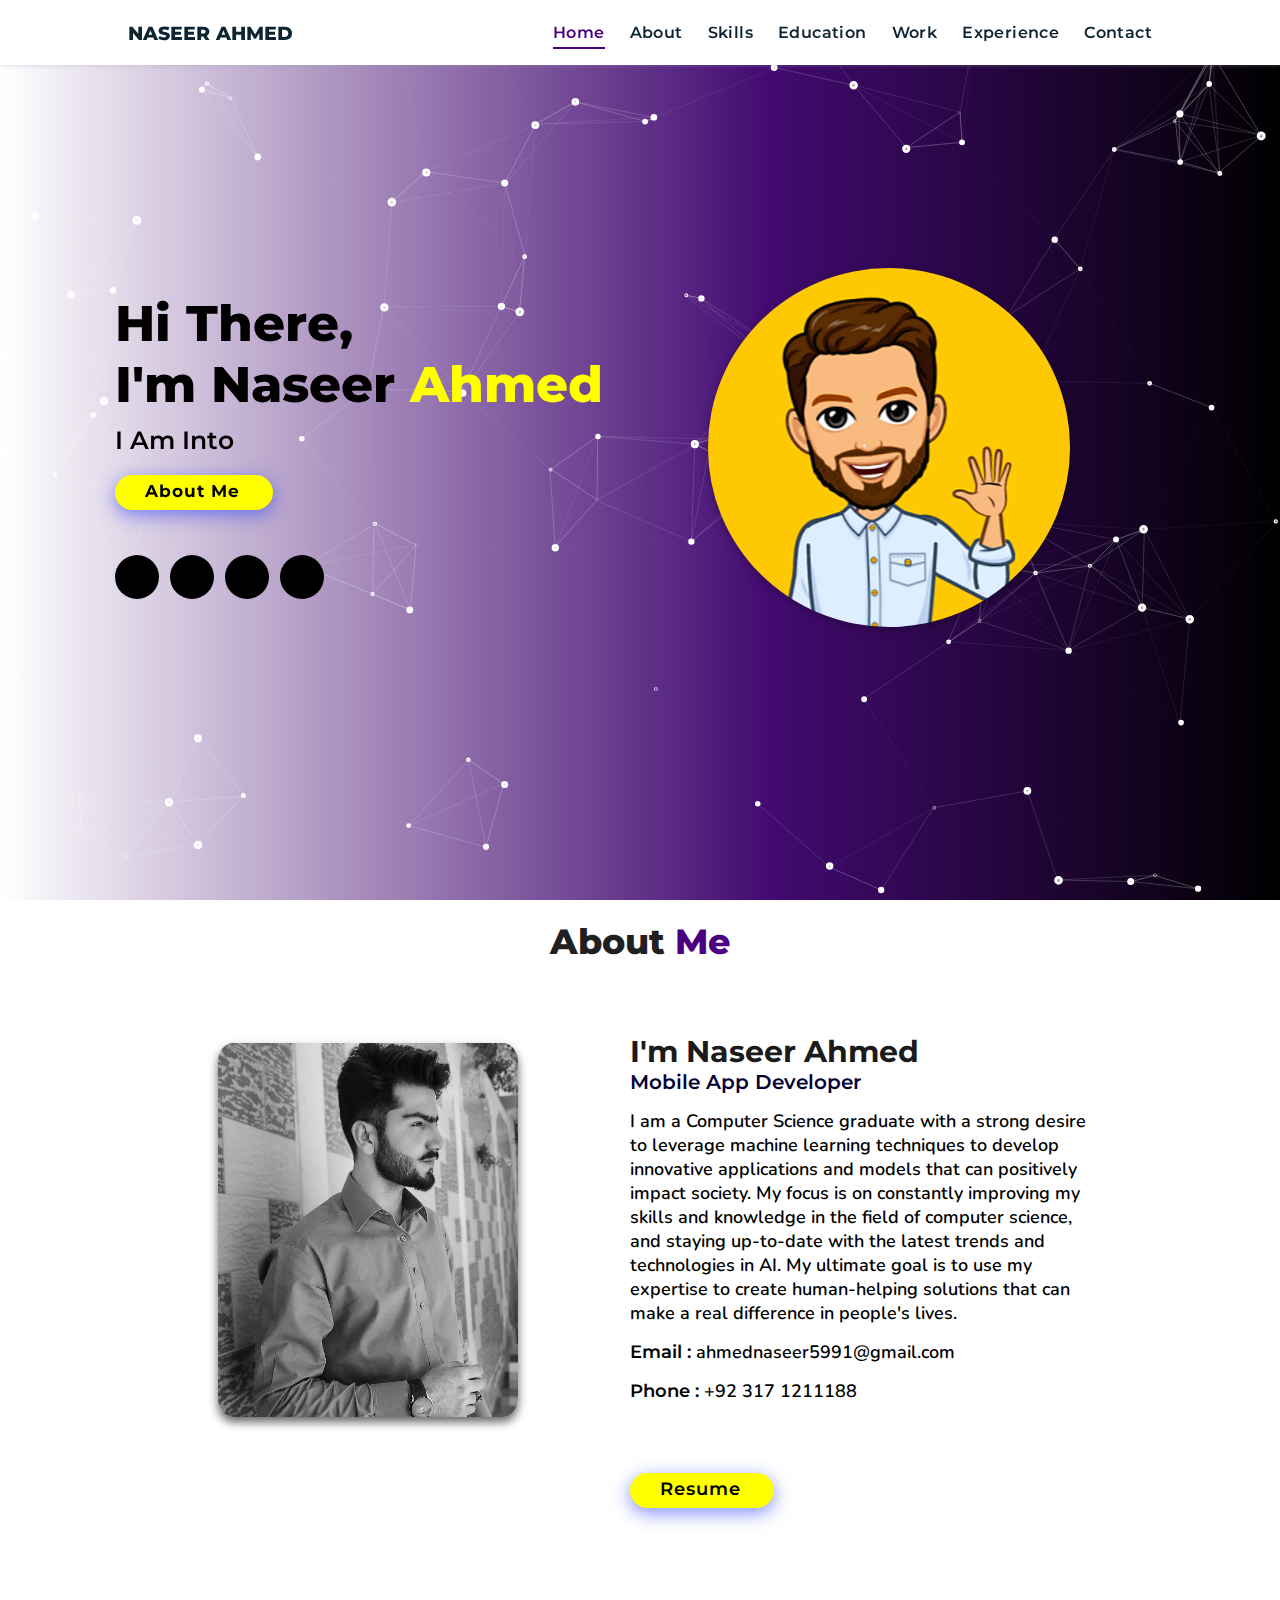
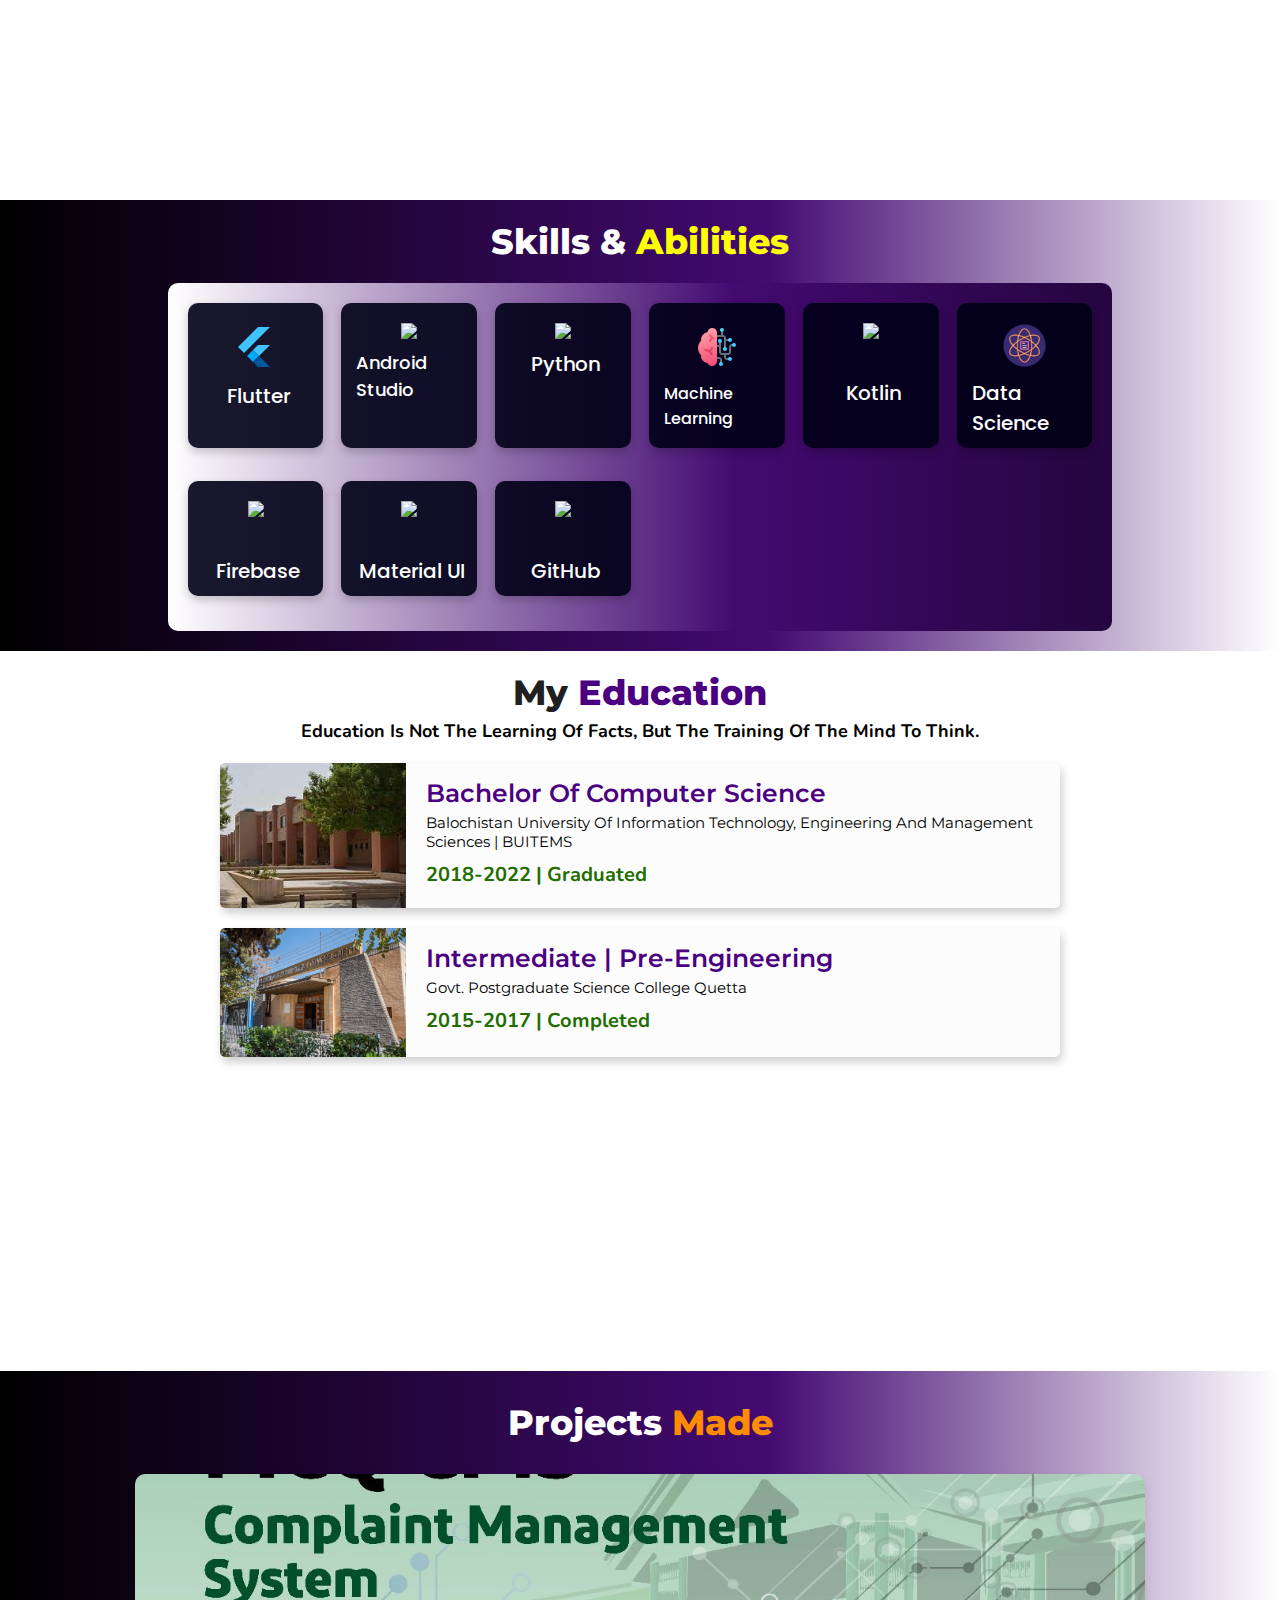
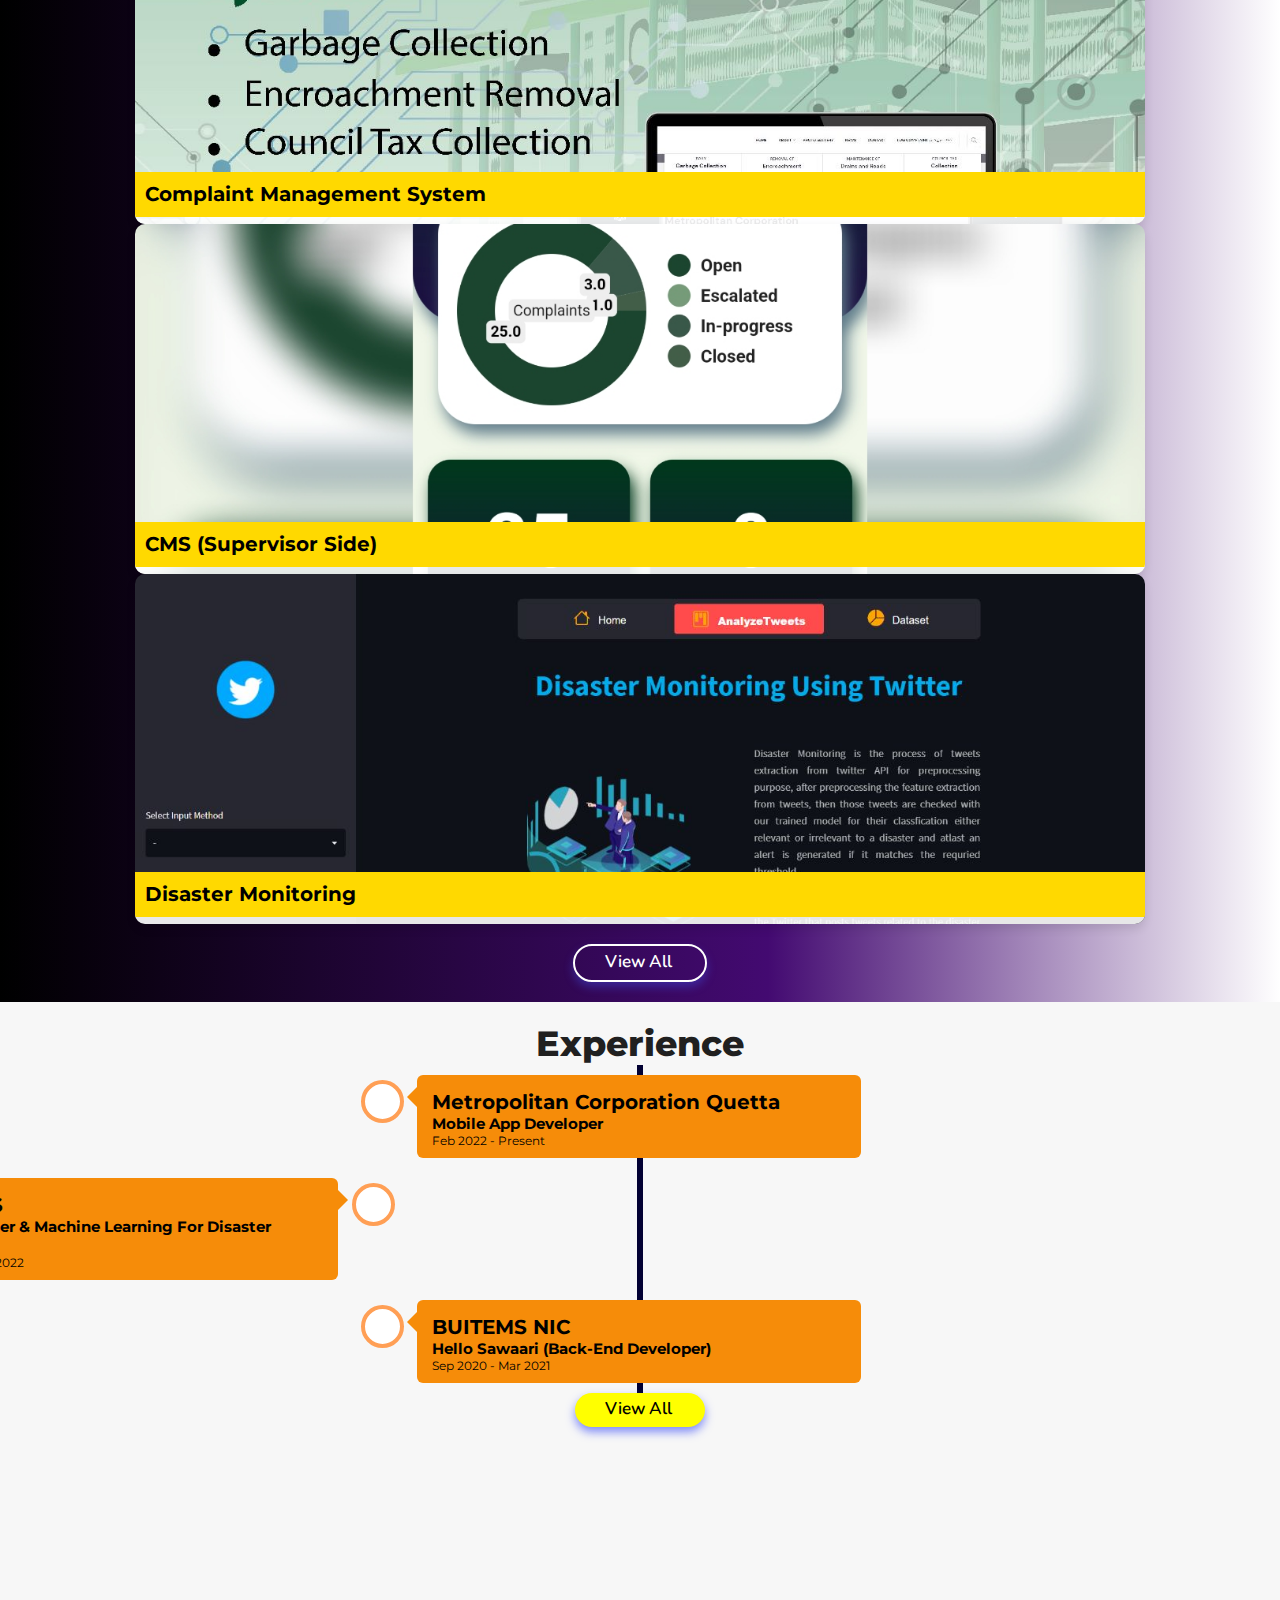
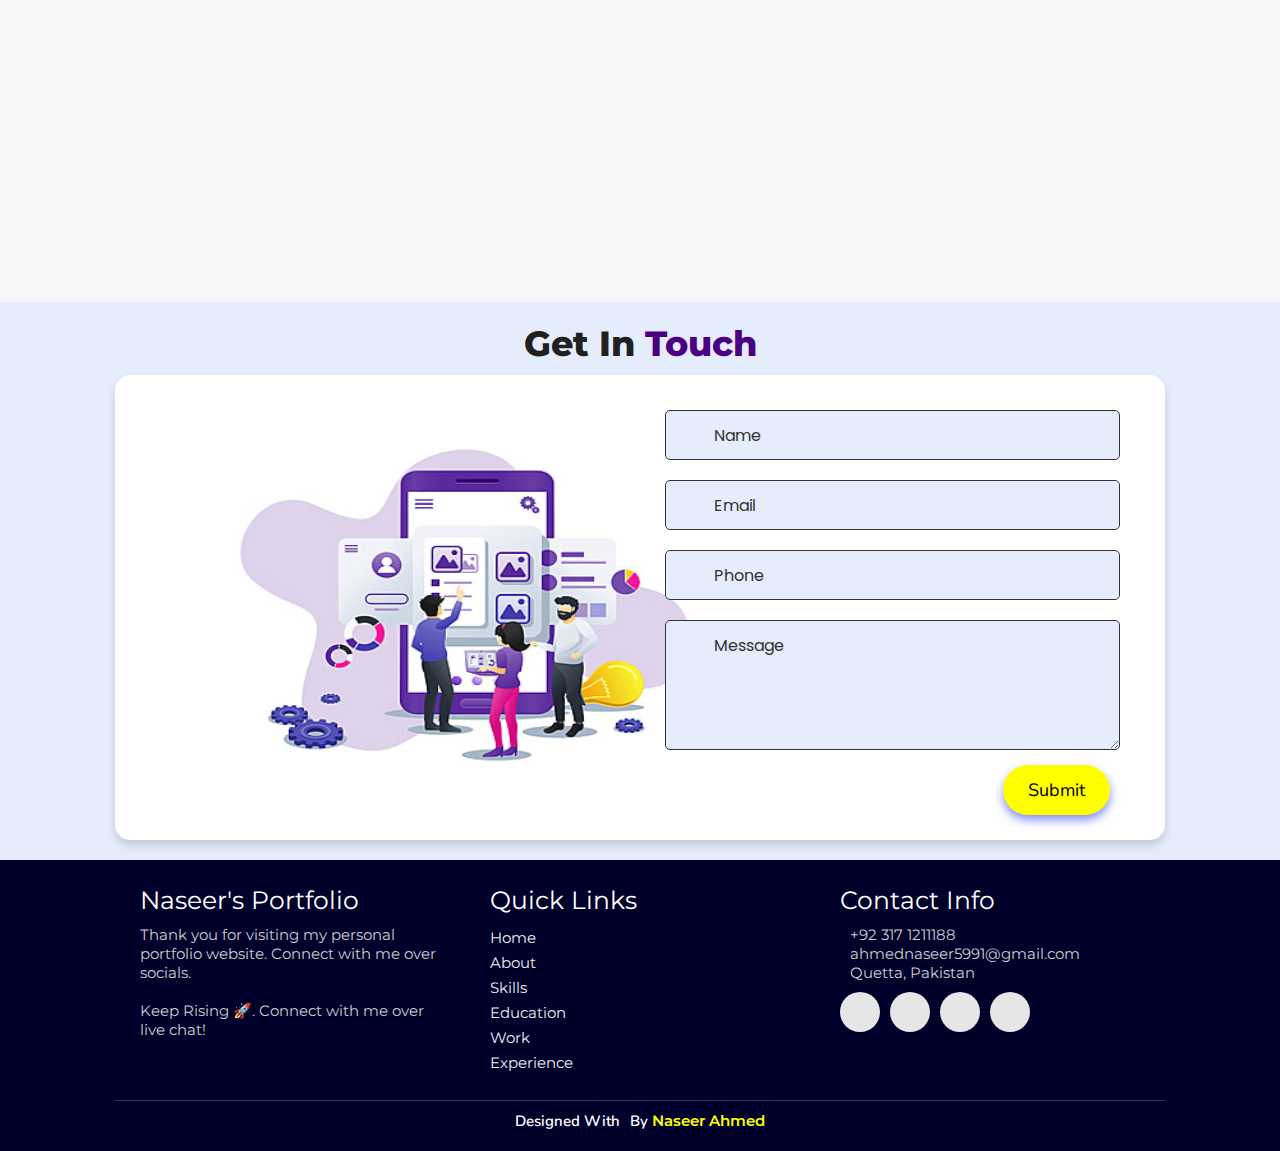
==== commit 6be78e2c: "updated1" ====
--- a/index.html
+++ b/index.html
@@ -101,7 +101,7 @@
         </div>
         
         <div class="resumebtn">
-            <a href="https://drive.google.com/file/d/1er9jAn1H-9LE3BiX3D8DKVQeXE4Y8VeD/view?usp=sharing" target="_blank" class="btn"><span>Resume</span>
+            <a href="https://europa.eu/europass/eportfolio/api/eprofile/shared-profile/naseer-ahmed/7462bff2-1919-4d93-81a0-efbd71ae3e0d?view=html" target="_blank" class="btn"><span>Resume</span>
                 <i class="fas fa-chevron-right"></i>
             </a>
         </div>
--- a/assets/css/style.css
+++ b/assets/css/style.css
@@ -215,7 +215,6 @@
 }
 .home .image img {
   width: 70%;
-  height: 450px;
   margin-left: 6rem;
   border-radius: 50%;
   box-shadow: 0 2px 8px rgba(0, 0, 0, 0.3);
@@ -223,7 +222,7 @@
 
 }
 .home .image img:hover {
-  box-shadow: 0 5px 15px rgba(0, 0, 0, 0.5);
+  box-shadow: 0 5px 15px rgba(0, 0, 0, 0.5);
 }
 .home .content h2 {
   font-size: 5rem;
@@ -747,7 +746,7 @@
   position: relative;
   line-height: 0;
   padding: 1.6rem 3rem;
-  border-radius: 0.5em;
+  border-radius: 40px;
   transition: 0.5s;
   color: rgb(255, 255, 255);
   font-weight: 700;
@@ -880,10 +879,10 @@
   position: relative;
   line-height: 0;
   padding: 1.6rem 3rem;
-  border-radius: 0.5em;
+  border-radius: 40px;
   transition: 0.5s;
-  color: #fff;
-  background: #2506ad;
+  color: black !important;
+  background: yellow ;
   box-shadow: 0px 5px 10px rgba(48, 68, 247, 0.6);
   text-align: center;
 }
@@ -898,7 +897,8 @@
   transition: 0.3s;
 }
 .morebtn .btn:hover {
-  background: #1a047e;
+  background-color: indigo;
+  color: white !important;
 }
 .morebtn .btn:hover i {
   transform: translateX(5px);
@@ -1228,8 +1228,8 @@
   right: 2rem;
   padding: 1rem 1.5rem;
   font-size: 2rem;
-  background: yellow;
-  color: rgb(13, 0, 44);
+  background: indigo;
+  color: white;
   border-radius: 50%;
   transition: 1s linear;
   z-index: 1000;
